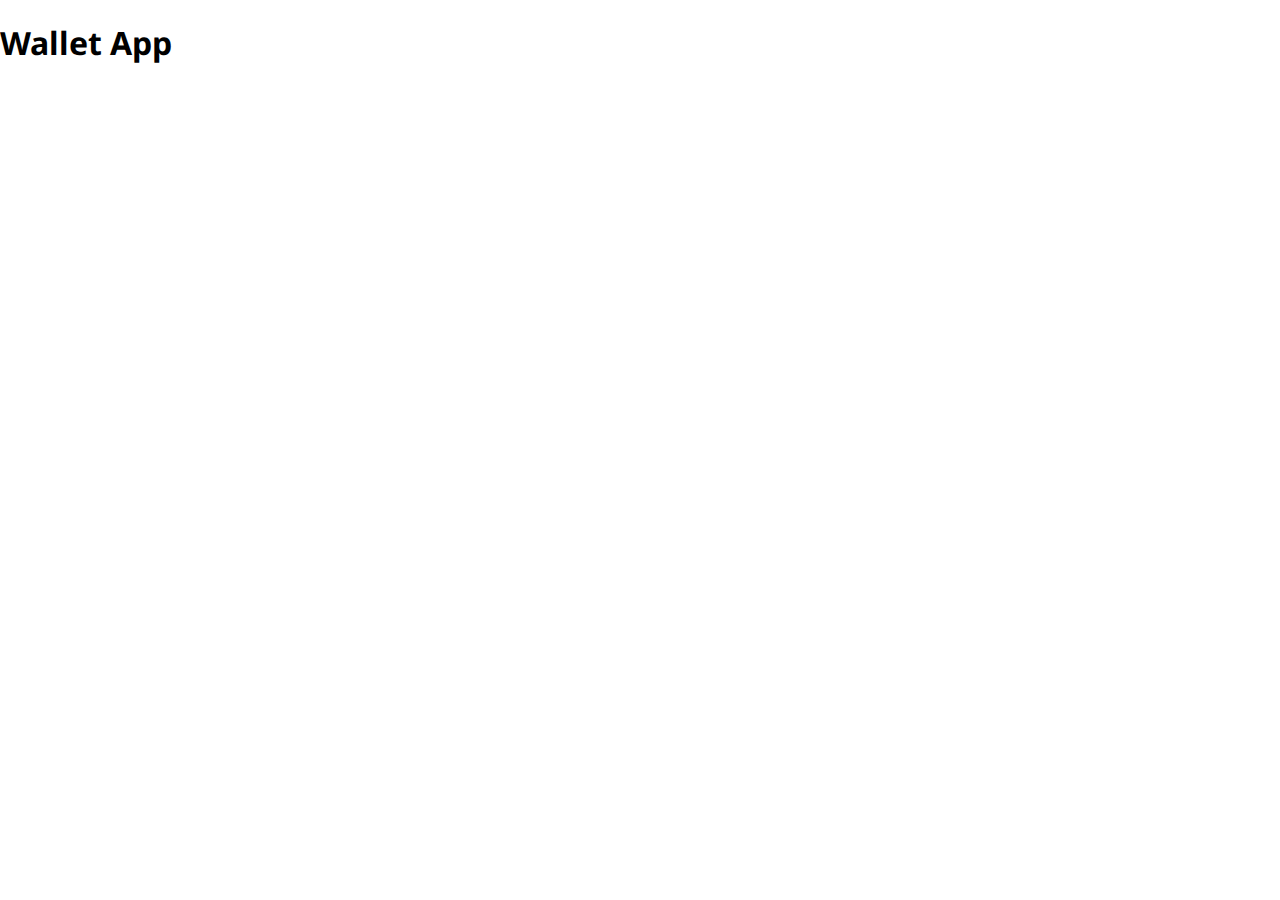
==== index.html @ dd7a5863 "first commit" ====
<!DOCTYPE html>
<html lang="en">
<head>
    <meta charset="UTF-8">
    <title>Wallet App - Login</title>
    <link rel="stylesheet" href="style.css">
    <script src="index.js"></script>
</head>
<body>
    <h1>
        Wallet App
    </h1>
</body>
</html>
---- style.css ----
@import url('https://fonts.googleapis.com/css2?family=Noto+Sans:ital,wght@0,100;0,200;0,300;0,400;0,500;0,600;0,700;0,800;1,100;1,200;1,300;1,500;1,600;1,700&display=swap');

body {
    padding: 0;
    margin: 0;
    font-family: "Noto Sans", sans-serif;
}
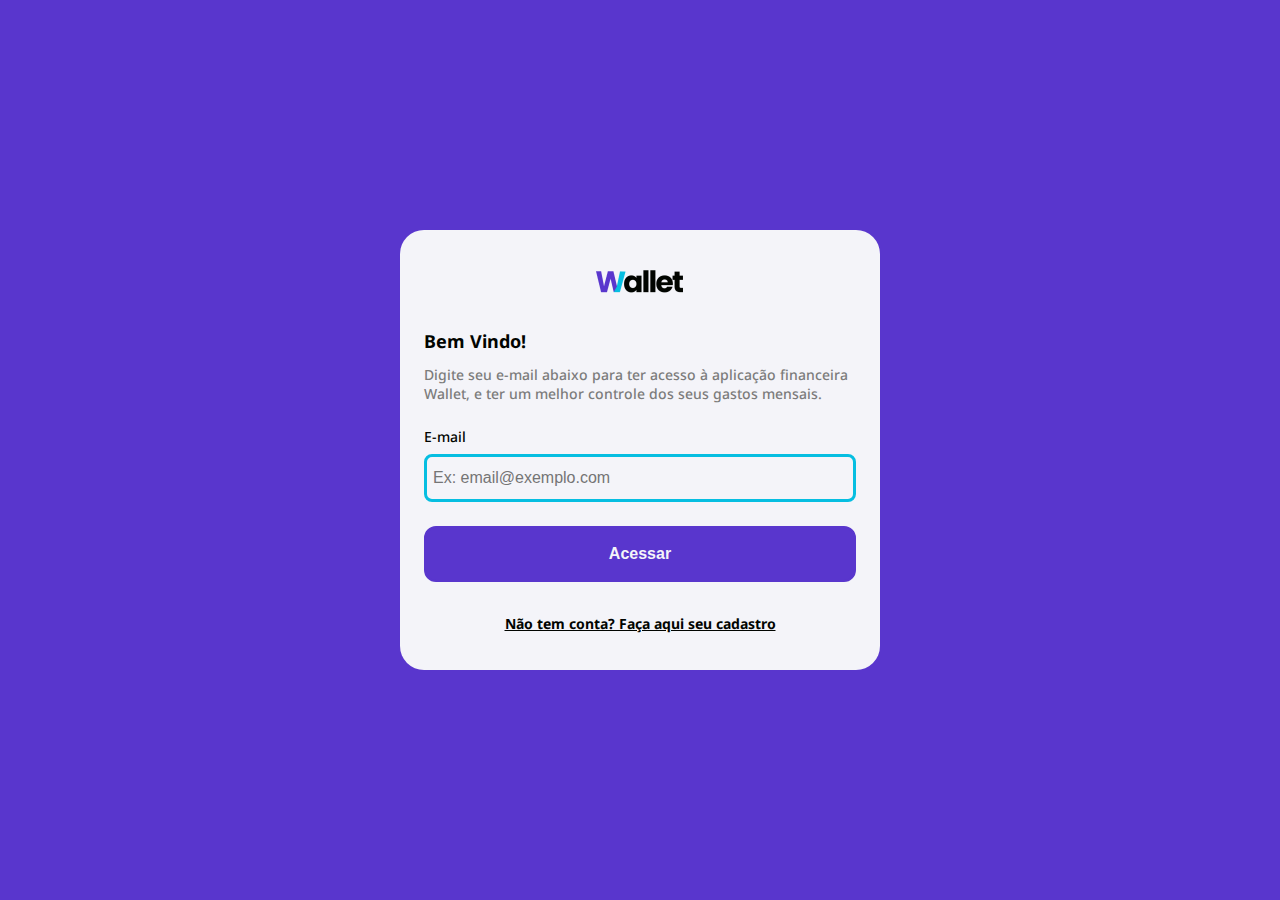
==== commit 8f23827f: "feat: implement UI for login" ====
--- a/index.html
+++ b/index.html
@@ -5,10 +5,31 @@
     <title>Wallet App - Login</title>
     <link rel="stylesheet" href="style.css">
     <script src="index.js"></script>
+    <link rel="stylesheet" href="index.js">
 </head>
 <body>
-    <h1>
-        Wallet App
-    </h1>
+    <div class="auth-container">
+        <div class="auth-content">
+            <div class="auth-content-container">
+                <img class="logo" src="/src/img/logo.png" alt="logo image">
+                <h3 class="full-width text-left mt larger">Bem Vindo!</h3>
+                    <p class="mt small">
+                        Digite seu e-mail abaixo para ter acesso à aplicação financeira 
+                        Wallet, e ter um melhor controle dos seus gastos mensais.
+                    </p>
+                    <label class="mt large" for="input-email" >E-mail</label>
+                    <input 
+                        id="input-email" 
+                        class="mt smaller" 
+                        placeholder="Ex: email@exemplo.com" 
+                        type="email"
+                        name="input-email"
+                    />
+                    <button class="full-width mt large">Acessar</button>
+                    <a class="mt larger" >Não tem conta? Faça aqui seu cadastro</a>
+            </div>
+        </div>
+    </div>
+   
 </body>
 </html>--- a/style.css
+++ b/style.css
@@ -4,4 +4,149 @@
     padding: 0;
     margin: 0;
     font-family: "Noto Sans", sans-serif;
-}+    color: #010400;
+}
+
+h1 {
+    font-size: 48px;
+    font-weight: bolder;
+    margin: 0;
+    padding: 0;
+}
+
+h2 {
+    font-size: 24px;
+    font-weight: bold;
+    margin: 0;
+    padding: 0;
+}
+
+h3 {
+    font-size: 18px;
+    font-weight: bold;
+    margin: 0;
+    padding: 0;
+}
+
+h4 {
+    font-size: 16px;
+    color: #7c7c7c;
+    font-weight: 700;
+    margin: 0;
+    padding: 0;
+}
+
+p {
+    font-size: 14px;
+    color: #7c7c7c;
+    font-weight: 500;
+    margin: 0;
+    padding: 0;
+}
+
+label {
+    width: 100%;
+    font-size: 14px;
+    color: #010400;
+    font-weight: 500;
+}
+
+a {
+    font-size: 14px;
+    color: #010400;
+    font-weight: 700;
+    text-decoration: underline;
+}
+
+button {
+    background-color: #5936cd;
+    height: 56px;
+    width: 432px;
+    border-radius: 12px;
+    color: #f4f4f9;
+    font-weight: bold;
+    font-size: 16px;
+    border-color: #5936cd;
+    border-style: solid;
+    border-width: 2px;
+}
+
+button.small {
+    background-color: #f4f4f9;
+    color: #010400;
+    font-size: 14px;
+    border-radius: 8px;
+    width: 90px;
+    height: 36px;
+}
+
+input {
+    background-color: #f4f4f9;
+    width: 100%;
+    height: 48px;
+    border-color: #06bee1;
+    border-style: solid;
+    border-radius: 8px;
+    border-width: 3px;
+    color: #010400;
+    font-size: 16px;
+    padding: 6px;
+    box-sizing: border-box;
+}
+
+.full-width {
+    width: 100%;
+}
+
+.text-center {
+    text-align: center;
+}
+
+.text-left {
+    text-align: left;
+}
+
+.logo {
+    width: 88px;
+    height: auto;
+}
+
+.auth-container {
+    width: 100vw;
+    height: 100vh;
+    display: flex;
+    align-items: center;
+    justify-content: center;
+    background-color: #5936cd;
+}
+
+.auth-content {
+    display: flex;
+    align-items: center;
+    justify-content: center;
+    width: 480px;
+    height: auto;
+    min-height: 440px;
+    border-radius: 24px;
+    background-color: #f4f4f9;
+}
+
+.auth-content-container {
+    display: flex;
+    flex-direction: column;
+    align-items: center;
+    justify-content: center;
+    width: 100%;
+    height: 100%;
+    padding: 24px;
+}
+
+.mt { margin-top: 16px;}
+
+.mt.larger { margin-top: 32px;}
+
+.mt.large { margin-top: 24px;}
+
+.mt.small { margin-top: 12px;}
+
+.mt.smaller { margin-top: 8px;}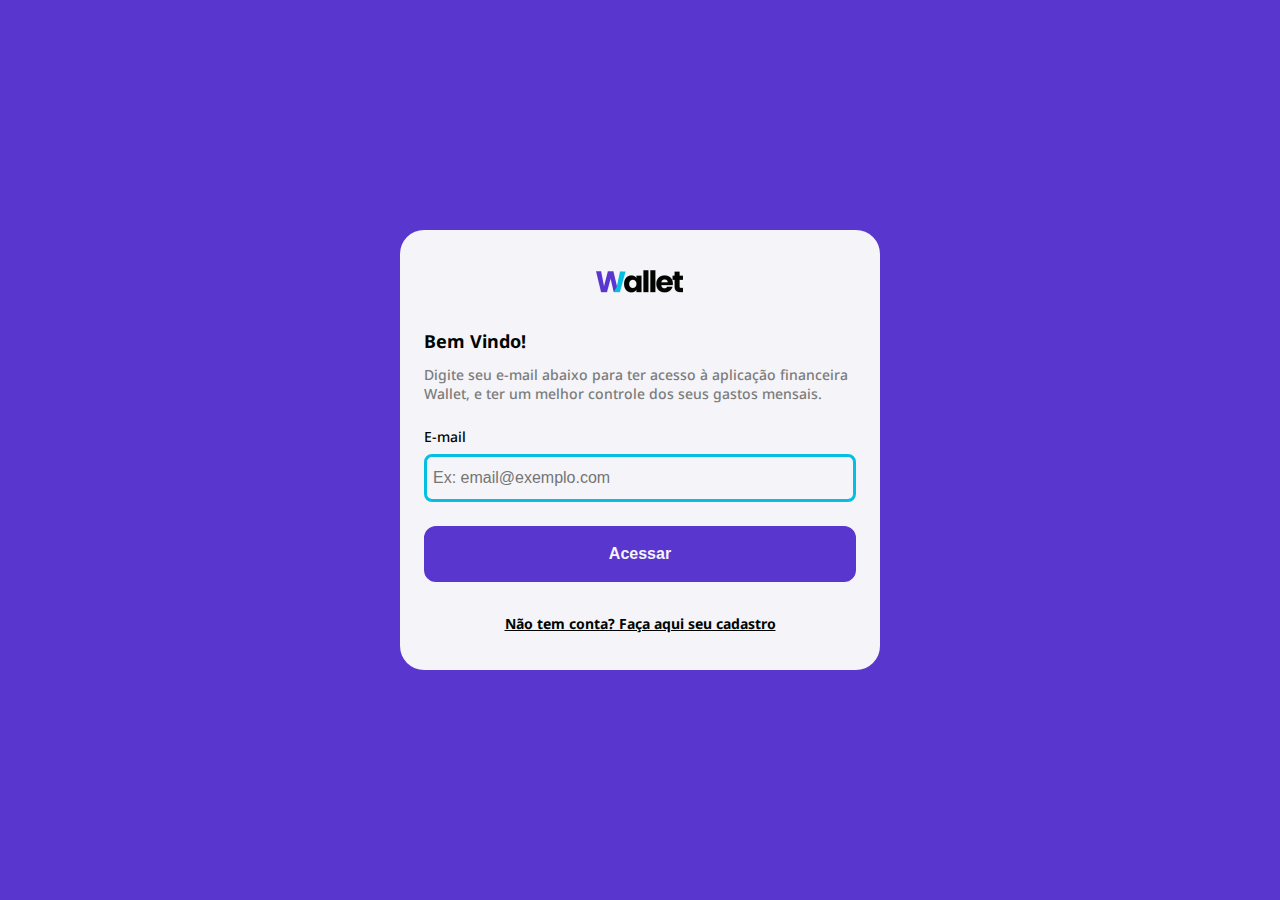
==== commit 896224d1: "feat: register implement with api connection" ====
--- a/index.html
+++ b/index.html
@@ -1,18 +1,19 @@
 <!DOCTYPE html>
 <html lang="en">
-<head>
+<head> 
     <meta charset="UTF-8">
     <title>Wallet App - Login</title>
     <link rel="stylesheet" href="style.css">
     <script src="index.js"></script>
-    <link rel="stylesheet" href="index.js">
+    <link rel="stylesheet" href="/index.js">
+
 </head>
 <body>
     <div class="auth-container">
         <div class="auth-content">
             <div class="auth-content-container">
-                <img class="logo" src="/src/img/logo.png" alt="logo image">
-                <h3 class="full-width text-left mt larger">Bem Vindo!</h3>
+                <img class="logo" src="/src/img/logo.png" alt="logo image"/>
+                    <h3 class="full-width text-left mt larger">Bem Vindo!</h3>
                     <p class="mt small">
                         Digite seu e-mail abaixo para ter acesso à aplicação financeira 
                         Wallet, e ter um melhor controle dos seus gastos mensais.
@@ -25,8 +26,10 @@
                         type="email"
                         name="input-email"
                     />
-                    <button class="full-width mt large">Acessar</button>
-                    <a class="mt larger" >Não tem conta? Faça aqui seu cadastro</a>
+                    <button onclick="onClickLogin()" class="full-width mt large"
+                    >Acessar</button>
+                    <a class="mt larger" href="/src/pages/register/index.html" 
+                    >Não tem conta? Faça aqui seu cadastro</a>
             </div>
         </div>
     </div>
--- a/style.css
+++ b/style.css
@@ -69,6 +69,7 @@
     border-color: #5936cd;
     border-style: solid;
     border-width: 2px;
+    cursor: pointer;
 }
 
 button.small {
@@ -78,6 +79,7 @@
     border-radius: 8px;
     width: 90px;
     height: 36px;
+    cursor: pointer;
 }
 
 input {
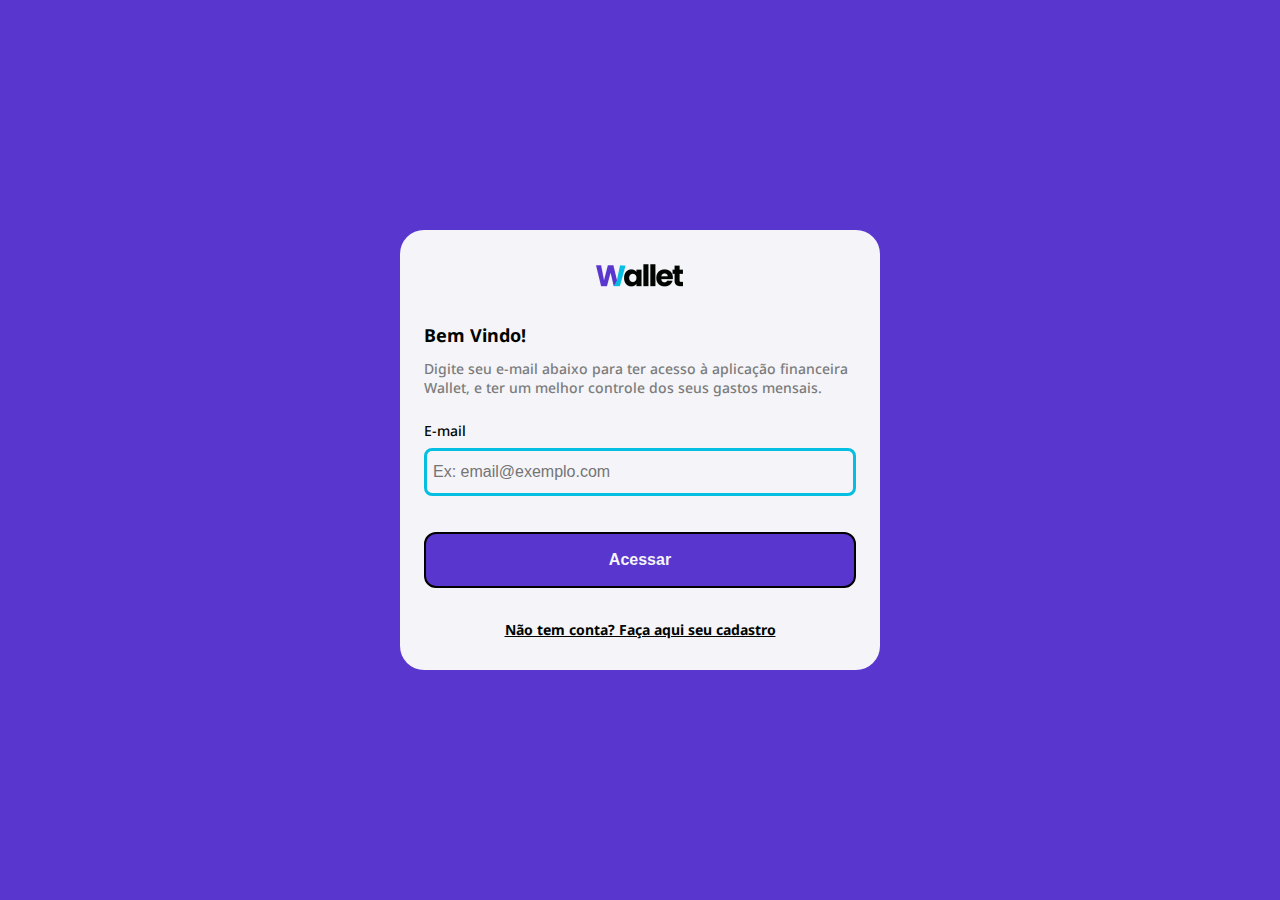
==== commit 3e1966de: "fix: issue with table header" ====
--- a/index.html
+++ b/index.html
@@ -26,8 +26,10 @@
                         type="email"
                         name="input-email"
                     />
-                    <button onclick="onClickLogin()" class="full-width mt large"
-                    >Acessar</button>
+                    <button onclick="onClickLogin()" 
+                        class="full-width mt large">
+                        Acessar
+                    </button>
                     <a class="mt larger" href="/src/pages/register/index.html" 
                     >Não tem conta? Faça aqui seu cadastro</a>
             </div>
--- a/style.css
+++ b/style.css
@@ -19,7 +19,8 @@
     font-weight: bold;
     margin: 0;
     padding: 0;
-}
+    
+} 
 
 h3 {
     font-size: 18px;
@@ -66,7 +67,7 @@
     color: #f4f4f9;
     font-weight: bold;
     font-size: 16px;
-    border-color: #5936cd;
+    border-color: '#5936cd';
     border-style: solid;
     border-width: 2px;
     cursor: pointer;
@@ -94,7 +95,24 @@
     font-size: 16px;
     padding: 6px;
     box-sizing: border-box;
+    margin-bottom: 12px;
 }
+
+select 
+    {
+        background-color: #f4f4f9;
+        width: 100%;
+        height: 48px;
+        border-color: #06bee1;
+        border-style: solid;
+        border-radius: 8px;
+        border-width: 3px;
+        color: #010400;
+        font-size: 16px;
+        padding: 6px;
+        box-sizing: border-box;
+    }
+
 
 .full-width {
     width: 100%;
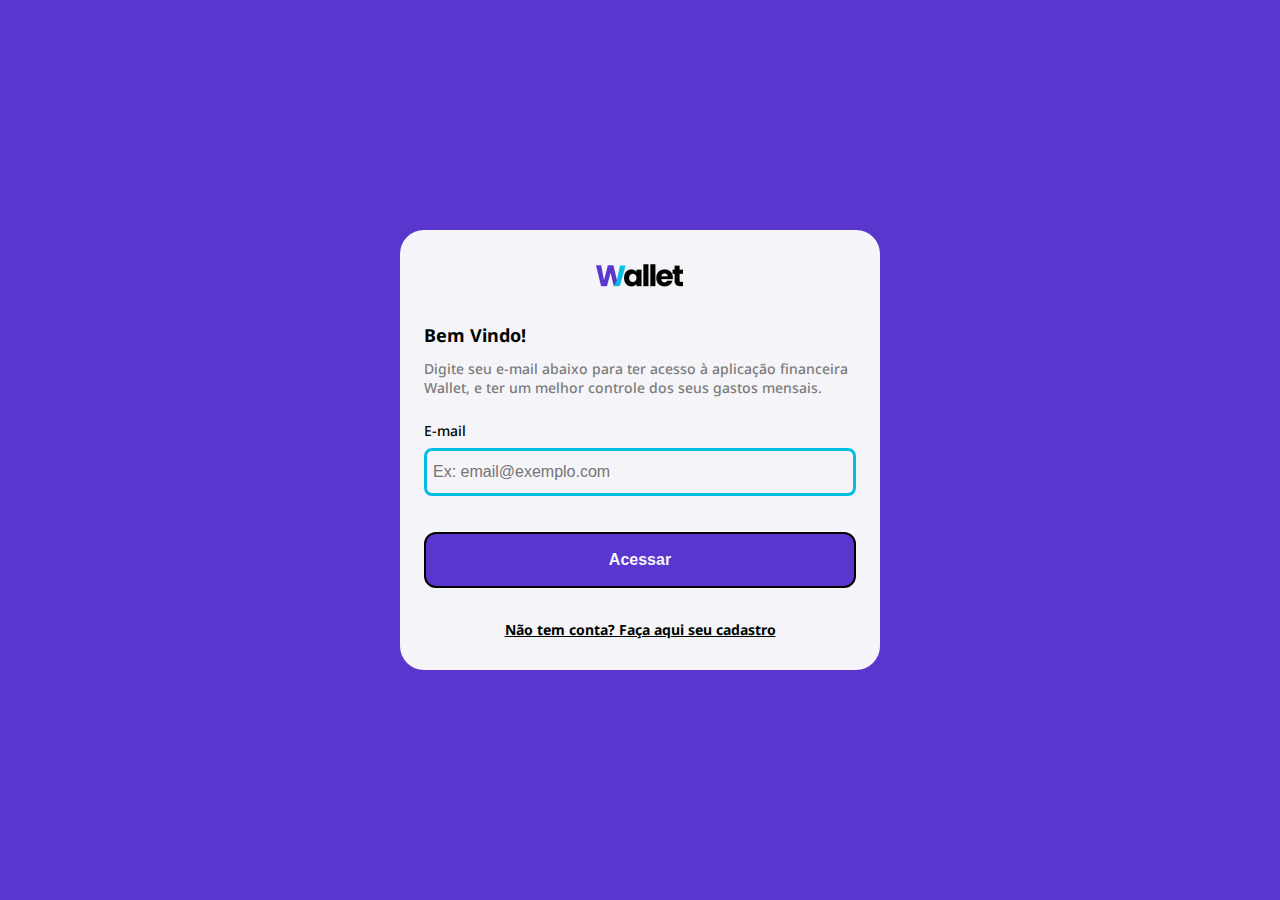
==== commit 0d971141: "Add files via upload" ====
--- a/index.html
+++ b/index.html
@@ -1,40 +1,39 @@
-<!DOCTYPE html>
-<html lang="en">
-<head> 
-    <meta charset="UTF-8">
-    <title>Wallet App - Login</title>
-    <link rel="stylesheet" href="style.css">
-    <script src="index.js"></script>
-    <link rel="stylesheet" href="/index.js">
-
-</head>
-<body>
-    <div class="auth-container">
-        <div class="auth-content">
-            <div class="auth-content-container">
-                <img class="logo" src="/src/img/logo.png" alt="logo image"/>
-                    <h3 class="full-width text-left mt larger">Bem Vindo!</h3>
-                    <p class="mt small">
-                        Digite seu e-mail abaixo para ter acesso à aplicação financeira 
-                        Wallet, e ter um melhor controle dos seus gastos mensais.
-                    </p>
-                    <label class="mt large" for="input-email" >E-mail</label>
-                    <input 
-                        id="input-email" 
-                        class="mt smaller" 
-                        placeholder="Ex: email@exemplo.com" 
-                        type="email"
-                        name="input-email"
-                    />
-                    <button onclick="onClickLogin()" 
-                        class="full-width mt large">
-                        Acessar
-                    </button>
-                    <a class="mt larger" href="/src/pages/register/index.html" 
-                    >Não tem conta? Faça aqui seu cadastro</a>
-            </div>
-        </div>
-    </div>
-   
-</body>
+<!DOCTYPE html>
+<html lang="en">
+<head> 
+    <meta charset="UTF-8">
+    <title>Wallet App - Login</title>
+    <link rel="stylesheet" href="style.css">
+    <script src="index.js"></script>
+
+</head>
+<body>
+    <div class="auth-container">
+        <div class="auth-content">
+            <div class="auth-content-container">
+                <img class="logo" src="src\img\logo.png" alt="logo image"/>
+                    <h3 class="full-width text-left mt larger">Bem Vindo!</h3>
+                    <p class="mt small">
+                        Digite seu e-mail abaixo para ter acesso à aplicação financeira 
+                        Wallet, e ter um melhor controle dos seus gastos mensais.
+                    </p>
+                    <label class="mt large" for="input-email" >E-mail</label>
+                    <input 
+                        id="input-email" 
+                        class="mt smaller" 
+                        placeholder="Ex: email@exemplo.com" 
+                        type="email"
+                        name="input-email"
+                    />
+                    <button onclick="onClickLogin()" 
+                        class="full-width mt large">
+                        Acessar
+                    </button>
+                    <a class="mt larger" href="/wallet app front-end/src/pages/register/index.html" 
+                    >Não tem conta? Faça aqui seu cadastro</a>
+            </div>
+        </div>
+    </div>
+   
+</body>
 </html>--- a/style.css
+++ b/style.css
@@ -1,172 +1,171 @@
-@import url('https://fonts.googleapis.com/css2?family=Noto+Sans:ital,wght@0,100;0,200;0,300;0,400;0,500;0,600;0,700;0,800;1,100;1,200;1,300;1,500;1,600;1,700&display=swap');
-
-body {
-    padding: 0;
-    margin: 0;
-    font-family: "Noto Sans", sans-serif;
-    color: #010400;
-}
-
-h1 {
-    font-size: 48px;
-    font-weight: bolder;
-    margin: 0;
-    padding: 0;
-}
-
-h2 {
-    font-size: 24px;
-    font-weight: bold;
-    margin: 0;
-    padding: 0;
-    
-} 
-
-h3 {
-    font-size: 18px;
-    font-weight: bold;
-    margin: 0;
-    padding: 0;
-}
-
-h4 {
-    font-size: 16px;
-    color: #7c7c7c;
-    font-weight: 700;
-    margin: 0;
-    padding: 0;
-}
-
-p {
-    font-size: 14px;
-    color: #7c7c7c;
-    font-weight: 500;
-    margin: 0;
-    padding: 0;
-}
-
-label {
-    width: 100%;
-    font-size: 14px;
-    color: #010400;
-    font-weight: 500;
-}
-
-a {
-    font-size: 14px;
-    color: #010400;
-    font-weight: 700;
-    text-decoration: underline;
-}
-
-button {
-    background-color: #5936cd;
-    height: 56px;
-    width: 432px;
-    border-radius: 12px;
-    color: #f4f4f9;
-    font-weight: bold;
-    font-size: 16px;
-    border-color: '#5936cd';
-    border-style: solid;
-    border-width: 2px;
-    cursor: pointer;
-}
-
-button.small {
-    background-color: #f4f4f9;
-    color: #010400;
-    font-size: 14px;
-    border-radius: 8px;
-    width: 90px;
-    height: 36px;
-    cursor: pointer;
-}
-
-input {
-    background-color: #f4f4f9;
-    width: 100%;
-    height: 48px;
-    border-color: #06bee1;
-    border-style: solid;
-    border-radius: 8px;
-    border-width: 3px;
-    color: #010400;
-    font-size: 16px;
-    padding: 6px;
-    box-sizing: border-box;
-    margin-bottom: 12px;
-}
-
-select 
-    {
-        background-color: #f4f4f9;
-        width: 100%;
-        height: 48px;
-        border-color: #06bee1;
-        border-style: solid;
-        border-radius: 8px;
-        border-width: 3px;
-        color: #010400;
-        font-size: 16px;
-        padding: 6px;
-        box-sizing: border-box;
-    }
-
-
-.full-width {
-    width: 100%;
-}
-
-.text-center {
-    text-align: center;
-}
-
-.text-left {
-    text-align: left;
-}
-
-.logo {
-    width: 88px;
-    height: auto;
-}
-
-.auth-container {
-    width: 100vw;
-    height: 100vh;
-    display: flex;
-    align-items: center;
-    justify-content: center;
-    background-color: #5936cd;
-}
-
-.auth-content {
-    display: flex;
-    align-items: center;
-    justify-content: center;
-    width: 480px;
-    height: auto;
-    min-height: 440px;
-    border-radius: 24px;
-    background-color: #f4f4f9;
-}
-
-.auth-content-container {
-    display: flex;
-    flex-direction: column;
-    align-items: center;
-    justify-content: center;
-    width: 100%;
-    height: 100%;
-    padding: 24px;
-}
-
-.mt { margin-top: 16px;}
-
-.mt.larger { margin-top: 32px;}
-
-.mt.large { margin-top: 24px;}
-
-.mt.small { margin-top: 12px;}
-
+@import url('https://fonts.googleapis.com/css2?family=Noto+Sans:ital,wght@0,100;0,200;0,300;0,400;0,500;0,600;0,700;0,800;1,100;1,200;1,300;1,500;1,600;1,700&display=swap');
+
+body {
+    padding: 0;
+    margin: 0;
+    font-family: "Noto Sans", sans-serif;
+    color: #010400;
+}
+
+h1 {
+    font-size: 48px;
+    font-weight: bolder;
+    margin: 0;
+    padding: 0;
+}
+
+h2 {
+    font-size: 24px;
+    font-weight: bold;
+    margin: 0;
+    padding: 0;
+} 
+
+h3 {
+    font-size: 18px;
+    font-weight: bold;
+    margin: 0;
+    padding: 0;
+}
+
+h4 {
+    font-size: 16px;
+    color: #7c7c7c;
+    font-weight: 700;
+    margin: 0;
+    padding: 0;
+}
+
+p {
+    font-size: 14px;
+    color: #7c7c7c;
+    font-weight: 500;
+    margin: 0;
+    padding: 0;
+}
+
+label {
+    width: 100%;
+    font-size: 14px;
+    color: #010400;
+    font-weight: 500;
+}
+
+a {
+    font-size: 14px;
+    color: #010400;
+    font-weight: 700;
+    text-decoration: underline;
+}
+
+button {
+    background-color: #5936cd;
+    height: 56px;
+    width: 432px;
+    border-radius: 12px;
+    color: #f4f4f9;
+    font-weight: bold;
+    font-size: 16px;
+    border-color: '#5936cd';
+    border-style: solid;
+    border-width: 2px;
+    cursor: pointer;
+}
+
+button.small {
+    background-color: #f4f4f9;
+    color: #010400;
+    font-size: 14px;
+    border-radius: 8px;
+    width: 90px;
+    height: 36px;
+    cursor: pointer;
+}
+
+input {
+    background-color: #f4f4f9;
+    width: 100%;
+    height: 48px;
+    border-color: #06bee1;
+    border-style: solid;
+    border-radius: 8px;
+    border-width: 3px;
+    color: #010400;
+    font-size: 16px;
+    padding: 6px;
+    box-sizing: border-box;
+    margin-bottom: 12px;
+}
+
+select 
+    {
+        background-color: #f4f4f9;
+        width: 100%;
+        height: 48px;
+        border-color: #06bee1;
+        border-style: solid;
+        border-radius: 8px;
+        border-width: 3px;
+        color: #010400;
+        font-size: 16px;
+        padding: 6px;
+        box-sizing: border-box;
+    }
+
+
+.full-width {
+    width: 100%;
+}
+
+.text-center {
+    text-align: center;
+}
+
+.text-left {
+    text-align: left;
+}
+
+.logo {
+    width: 88px;
+    height: auto;
+}
+
+.auth-container {
+    width: 100vw;
+    height: 100vh;
+    display: flex;
+    align-items: center;
+    justify-content: center;
+    background-color: #5936cd;
+}
+
+.auth-content {
+    display: flex;
+    align-items: center;
+    justify-content: center;
+    width: 480px;
+    height: auto;
+    min-height: 440px;
+    border-radius: 24px;
+    background-color: #f4f4f9;
+}
+
+.auth-content-container {
+    display: flex;
+    flex-direction: column;
+    align-items: center;
+    justify-content: center;
+    width: 100%;
+    height: 100%;
+    padding: 24px;
+}
+
+.mt { margin-top: 16px;}
+
+.mt.larger { margin-top: 32px;}
+
+.mt.large { margin-top: 24px;}
+
+.mt.small { margin-top: 12px;}
+
 .mt.smaller { margin-top: 8px;}